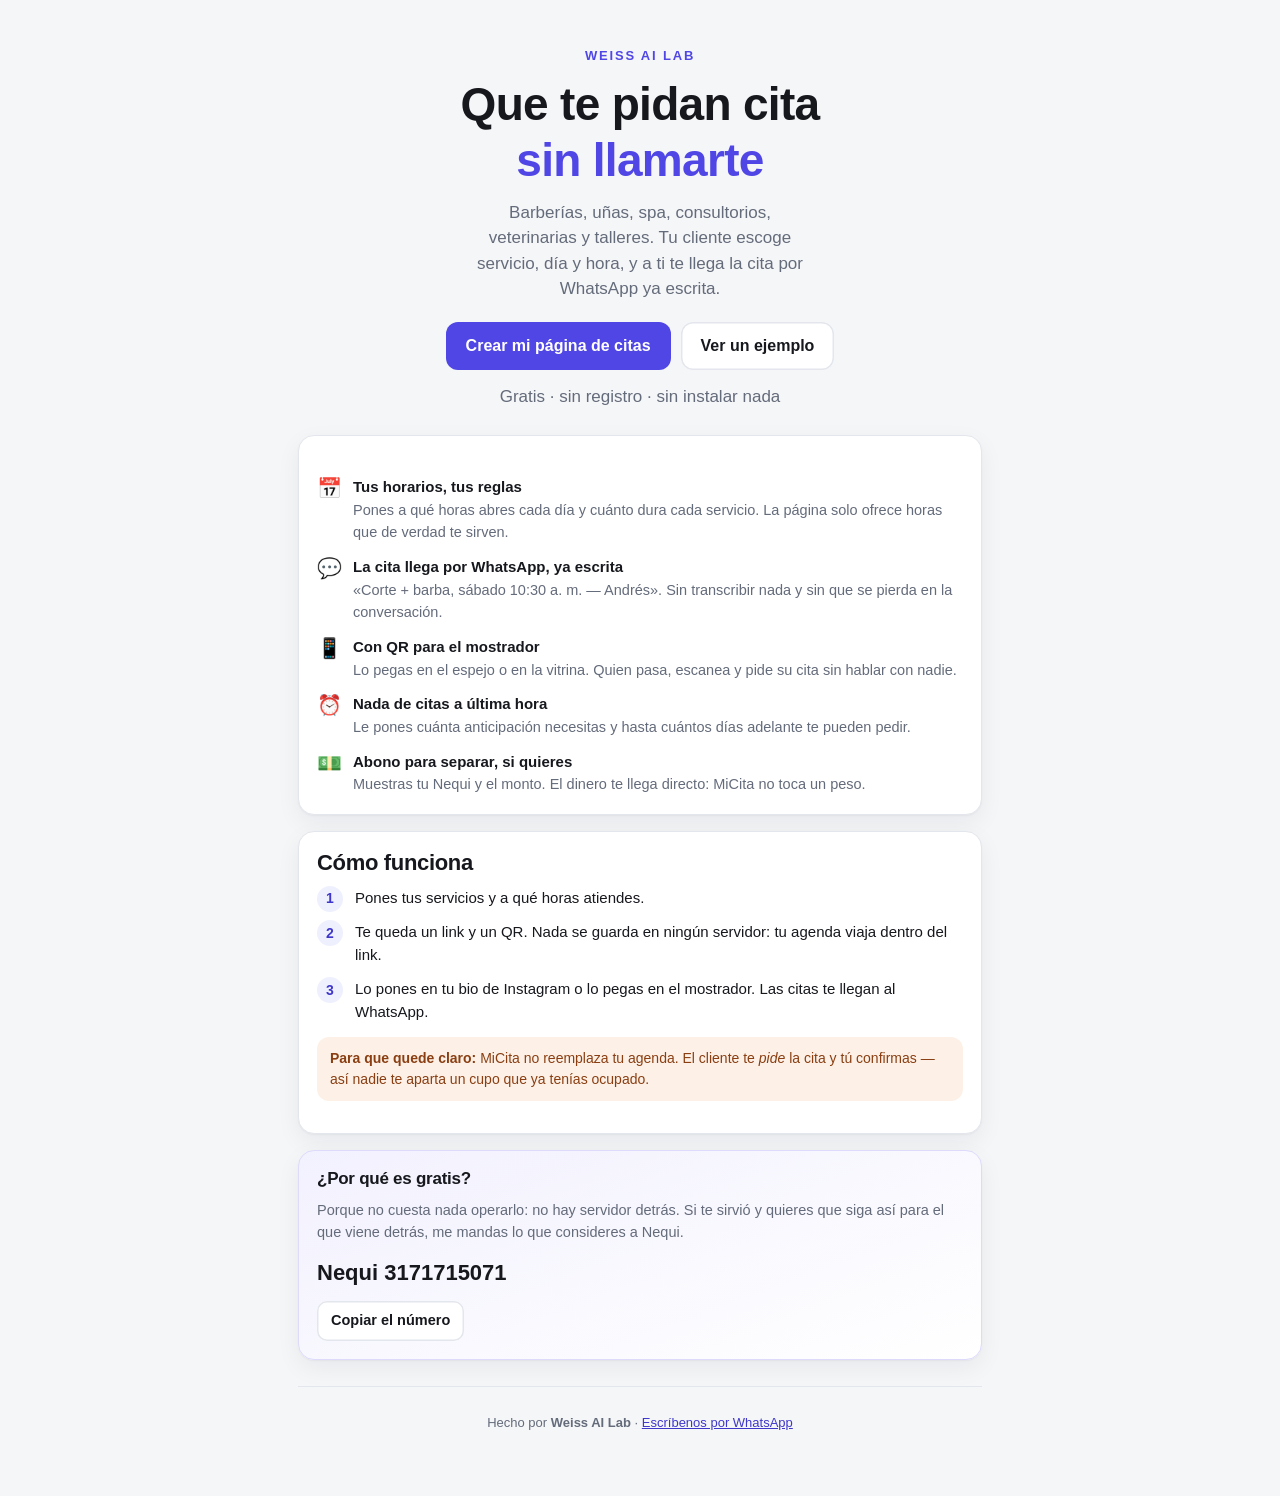
==== index.html @ 46dd82b5 "feat(micita): pagina de citas que llega por WhatsApp, con QR para el mostrador Tercer producto grati" ====
<!doctype html>
<html lang="es">
<head>
<meta charset="utf-8">
<meta name="viewport" content="width=device-width,initial-scale=1,viewport-fit=cover">
<title>MiCita — que te pidan cita sin llamarte, gratis</title>
<meta name="description" content="Arma la página de citas de tu negocio en 3 minutos. Tus clientes escogen servicio, día y hora, y a ti te llega la cita por WhatsApp ya escrita. Con QR para pegar en el mostrador. Gratis, sin registro.">
<meta name="theme-color" content="#4F46E5">
<!-- La agenda va en el fragmento (#), que nunca llega al servidor: la vista
     previa al compartir es siempre la misma. La escribimos para el caso real,
     que es un cliente recibiendo el link o escaneando el QR del mostrador. -->
<meta property="og:title" content="Pide tu cita aquí 📅">
<meta property="og:description" content="Escoge servicio, día y hora. Te toma 20 segundos y no tienes que llamar.">
<meta property="og:type" content="website">
<meta property="og:url" content="https://micita.weissailab.com/">
<meta property="og:image" content="https://micita.weissailab.com/og.png">
<meta property="og:image:width" content="1200">
<meta property="og:image:height" content="630">
<meta name="twitter:card" content="summary_large_image">
<link rel="icon" href="data:image/svg+xml,<svg xmlns='http://www.w3.org/2000/svg' viewBox='0 0 100 100'><text y='.9em' font-size='90'>📅</text></svg>">
<!-- Pages sirve con max-age=600: la versión evita que alguien que ya entró
     siga corriendo el código viejo. Súbela al cambiar app.js o app.css. -->
<link rel="stylesheet" href="app.css?v=1">
</head>
<body>
<div id="app"></div>
<script src="vendor/lz-string.min.js"></script>
<script src="vendor/qrcode.js"></script>
<script src="app.js?v=1"></script>
</body>
</html>
---- app.css ----
/* MiCita — página de citas para negocios pequeños. Weiss AI Lab.
   Dos mundos en una sola hoja:
   1) el laboratorio (landing + editor), sobrio y de sistema;
   2) la página del negocio (.neg), que es la que abre el cliente en el celular
      después de escanear el QR del mostrador.
   Los temas solo cambian el acento dentro de .neg. */

:root {
  --bg: #F5F6F8;
  --papel: #FFFFFF;
  --tinta: #16181D;
  --suave: #646B7A;
  --linea: #E3E6EC;
  --marca: #4F46E5;
  --marca-osc: #3F37C9;
  --ok: #0E9F6E;
  --alerta: #C2410C;
  --r: 16px;
  --sombra: 0 1px 2px rgba(16, 20, 30, .04), 0 8px 24px rgba(16, 20, 30, .06);
  --sans: -apple-system, BlinkMacSystemFont, "Segoe UI", Roboto, "Helvetica Neue", Arial, sans-serif;
}

* { box-sizing: border-box; }

html, body {
  margin: 0;
  padding: 0;
  background: var(--bg);
  color: var(--tinta);
  font-family: var(--sans);
  font-size: 16px;
  line-height: 1.5;
  -webkit-text-size-adjust: 100%;
  overflow-wrap: break-word;
}

img { max-width: 100%; display: block; }
button, input, select, textarea { font: inherit; color: inherit; }
a { color: var(--marca-osc); }

.wrap { max-width: 720px; margin: 0 auto; padding: 20px 18px 64px; }
.wrap.ancho { max-width: 1000px; }

h1, h2, h3 { line-height: 1.22; margin: 0 0 10px; font-weight: 700; letter-spacing: -.015em; }
h1 { font-size: 31px; }
h2 { font-size: 22px; }
h3 { font-size: 17px; }
p { margin: 0 0 12px; }
.cs { color: var(--suave); font-size: 14.5px; }
.centro { text-align: center; }

/* ---------------- botones ---------------- */

.btn {
  display: inline-flex;
  align-items: center;
  justify-content: center;
  gap: 8px;
  min-height: 48px;
  padding: 0 20px;
  border: 0;
  border-radius: 12px;
  background: var(--marca);
  color: #fff;
  font-size: 16px;
  font-weight: 600;
  text-decoration: none;
  cursor: pointer;
  transition: transform .12s ease, filter .12s ease;
  -webkit-tap-highlight-color: transparent;
}
.btn:active { transform: scale(.98); }
.btn:hover { filter: brightness(1.08); }
.btn.ghost { background: #fff; color: var(--tinta); box-shadow: inset 0 0 0 1.5px var(--linea); }
.btn.plano { background: var(--tinta); }
.btn.wa { background: #1FA855; }
.btn.chico { min-height: 40px; padding: 0 14px; font-size: 14.5px; border-radius: 10px; }
.btn.ancho { width: 100%; }
.btn[disabled] { opacity: .4; pointer-events: none; }
.btns { display: flex; flex-wrap: wrap; gap: 10px; }

/* ---------------- tarjetas y campos ---------------- */

.card {
  background: var(--papel);
  border: 1px solid var(--linea);
  border-radius: var(--r);
  padding: 18px;
  margin: 0 0 16px;
  box-shadow: var(--sombra);
}

.campo { margin: 0 0 14px; }
.campo label { display: block; font-size: 14px; font-weight: 600; margin: 0 0 6px; }
.campo .pista { display: block; font-weight: 400; color: var(--suave); font-size: 13px; margin-top: 2px; }
.campo input, .campo textarea, .campo select {
  width: 100%;
  min-height: 48px;
  padding: 11px 13px;
  border: 1.5px solid var(--linea);
  border-radius: 11px;
  background: #fff;
  outline: 0;
}
.campo textarea { min-height: 80px; resize: vertical; line-height: 1.45; }
.campo input:focus, .campo textarea:focus, .campo select:focus { border-color: var(--marca); }
.fila { display: flex; gap: 10px; }
.fila > * { flex: 1; min-width: 0; }

.chips { display: flex; flex-wrap: wrap; gap: 8px; }
.chip {
  border: 1.5px solid var(--linea);
  background: #fff;
  border-radius: 999px;
  padding: 9px 14px;
  font-size: 14.5px;
  cursor: pointer;
  display: inline-flex;
  align-items: center;
  gap: 6px;
  -webkit-tap-highlight-color: transparent;
}
.chip[aria-pressed="true"] { border-color: var(--marca); background: #EEF0FE; font-weight: 600; }

.temas { display: flex; flex-wrap: wrap; gap: 10px; }
.tema-op {
  width: 44px; height: 44px; border-radius: 12px;
  border: 2px solid transparent; cursor: pointer; padding: 0;
  box-shadow: inset 0 0 0 1px rgba(0, 0, 0, .06);
}
.tema-op[aria-pressed="true"] { border-color: var(--tinta); }

.aviso { border-radius: 12px; padding: 11px 13px; font-size: 14px; margin: 0 0 14px; }
.aviso.ok { background: #E7F6EF; color: #0B5E42; }
.aviso.amb { background: #FDF1E7; color: #8A3E12; }

/* ---------------- landing ---------------- */

.hero { padding: 26px 0 6px; text-align: center; }
.hero .kicker { font-size: 13px; letter-spacing: .14em; text-transform: uppercase; color: var(--marca); font-weight: 700; }
.hero h1 { font-size: 38px; margin: 10px 0 12px; }
.hero h1 em { font-style: normal; color: var(--marca); }
.hero p { font-size: 17px; color: var(--suave); max-width: 36ch; margin: 0 auto 20px; }
.hero .btns { justify-content: center; }

.puntos { list-style: none; margin: 22px 0 0; padding: 0; display: grid; gap: 12px; }
.puntos li { display: flex; gap: 11px; align-items: flex-start; font-size: 15px; }
.puntos .ic { font-size: 20px; line-height: 1.2; flex: 0 0 auto; }
.puntos b { display: block; }

.pasos { counter-reset: p; list-style: none; padding: 0; margin: 0; display: grid; gap: 12px; }
.pasos li { position: relative; padding-left: 38px; font-size: 15px; }
.pasos li::before {
  counter-increment: p; content: counter(p);
  position: absolute; left: 0; top: -1px;
  width: 26px; height: 26px; border-radius: 50%;
  background: #EEF0FE; color: var(--marca-osc);
  display: grid; place-items: center; font-size: 14px; font-weight: 700;
}

.pie { text-align: center; color: var(--suave); font-size: 13px; padding: 26px 0 0; border-top: 1px solid var(--linea); margin-top: 26px; }

/* ---------------- editor ---------------- */

.barra {
  position: sticky; top: 0; z-index: 30;
  background: rgba(245, 246, 248, .93);
  backdrop-filter: blur(8px);
  border-bottom: 1px solid var(--linea);
  padding: 10px 18px;
  display: flex; align-items: center; gap: 10px;
}
.barra .marca { font-weight: 700; margin-right: auto; display: flex; align-items: center; gap: 7px; }
.barra .marca span { font-size: 19px; }

.lista { display: grid; gap: 8px; margin: 0 0 10px; }
.lista .it { display: flex; gap: 8px; align-items: center; }
.lista .it input { min-height: 44px; }
.lista .it .nom { flex: 1 1 auto; min-width: 0; }
.lista .it .min { flex: 0 0 74px; }
.lista .it .pre { flex: 0 0 96px; }
.quitar {
  flex: 0 0 auto; width: 38px; height: 38px; border-radius: 10px;
  border: 1.5px solid var(--linea); background: #fff; cursor: pointer; color: var(--suave);
}

.dia-fila { border-top: 1px solid var(--linea); padding: 10px 0; }
.dia-fila:first-child { border-top: 0; }
.dia-cab { display: flex; align-items: center; gap: 10px; }
.dia-cab .nom { font-weight: 600; flex: 1; }
.dia-cab .cerrado { color: var(--suave); font-size: 14px; }
.interruptor {
  position: relative; width: 44px; height: 26px; border-radius: 999px;
  border: 0; background: var(--linea); cursor: pointer; padding: 0; flex: 0 0 auto;
  transition: background .18s ease;
}
.interruptor::after {
  content: ''; position: absolute; top: 3px; left: 3px; width: 20px; height: 20px;
  border-radius: 50%; background: #fff; transition: transform .18s ease;
  box-shadow: 0 1px 3px rgba(0, 0, 0, .25);
}
.interruptor[aria-pressed="true"] { background: var(--marca); }
.interruptor[aria-pressed="true"]::after { transform: translateX(18px); }
.turnos { display: grid; gap: 8px; margin: 10px 0 0; padding-left: 54px; }
.turno { display: flex; gap: 8px; align-items: center; }
.turno input { min-height: 42px; flex: 1; min-width: 0; }
.turno .a { color: var(--suave); font-size: 14px; flex: 0 0 auto; }

.marco {
  border: 10px solid #16181D;
  border-radius: 34px;
  overflow: hidden;
  background: #000;
  max-width: 360px;
  margin: 0 auto;
  box-shadow: 0 18px 44px rgba(0, 0, 0, .22);
}
.marco .pantalla { height: 620px; overflow-y: auto; overflow-x: hidden; background: #fff; position: relative; }

.linkbox {
  display: block; width: 100%; font-family: ui-monospace, SFMono-Regular, Menlo, monospace;
  font-size: 12.5px; background: #F1F3F7; border: 1px solid var(--linea);
  border-radius: 10px; padding: 10px; word-break: break-all; max-height: 96px; overflow: auto; color: var(--suave);
}

.qr-caja { text-align: center; }
.qr-caja canvas { margin: 0 auto 12px; border: 1px solid var(--linea); border-radius: 12px; padding: 8px; background: #fff; }

.nequi { background: linear-gradient(160deg, #F2F1FE, #fff); border-color: #DDDAFB; }
.nequi .num { font-size: 22px; font-weight: 700; margin: 8px 0 12px; }

.toast {
  position: fixed; left: 50%; bottom: 22px; transform: translateX(-50%) translateY(10px);
  background: var(--tinta); color: #fff; padding: 12px 18px; border-radius: 999px;
  font-size: 14.5px; z-index: 90; opacity: 0; pointer-events: none; transition: all .22s ease;
  box-shadow: 0 8px 24px rgba(0, 0, 0, .2); max-width: 90vw; text-align: center;
}
.toast.ver { opacity: 1; transform: translateX(-50%) translateY(0); }

/* =====================================================================
   LA PÁGINA DEL NEGOCIO
   ===================================================================== */

.neg {
  --ac: #4F46E5;
  --ac-suave: #EEF0FE;
  --ac-osc: #3F37C9;
  position: relative;
  min-height: 100%;
  background: #fff;
  color: var(--tinta);
  padding-bottom: 132px; /* deja aire para la barra fija de abajo */
}

.neg[data-tema="esmeralda"] { --ac: #0E9F6E; --ac-suave: #E6F6EF; --ac-osc: #0A7C55; }
.neg[data-tema="naranja"]   { --ac: #EA580C; --ac-suave: #FDEEE4; --ac-osc: #C2410C; }
.neg[data-tema="rosa"]      { --ac: #DB2777; --ac-suave: #FCE9F1; --ac-osc: #B01A5F; }
.neg[data-tema="negro"]     { --ac: #18181B; --ac-suave: #F1F1F2; --ac-osc: #000000; }

.neg-cab {
  background: linear-gradient(165deg, var(--ac-suave), #fff);
  padding: 28px 20px 22px;
  text-align: center;
  border-bottom: 1px solid var(--linea);
}
.neg-cab .rubro { font-size: 11.5px; letter-spacing: .18em; text-transform: uppercase; color: var(--ac-osc); font-weight: 700; }
.neg-cab h1 { font-size: 27px; margin: 8px 0 4px; }
.neg-cab .fr { color: var(--suave); font-size: 15px; margin: 0 auto; max-width: 32ch; }
.neg-cab .meta { display: flex; flex-wrap: wrap; gap: 8px; justify-content: center; margin-top: 14px; }
.neg-cab .meta a, .neg-cab .meta span {
  font-size: 13.5px; color: var(--suave); text-decoration: none;
  background: #fff; border: 1px solid var(--linea); border-radius: 999px; padding: 6px 12px;
}
.neg-cab .meta a { color: var(--ac-osc); font-weight: 600; }

.paso { padding: 20px; border-bottom: 1px solid var(--linea); }
.paso .num {
  display: inline-flex; align-items: center; justify-content: center;
  width: 22px; height: 22px; border-radius: 50%;
  background: var(--ac-suave); color: var(--ac-osc);
  font-size: 12.5px; font-weight: 700; margin-right: 8px;
}
.paso .tit { display: flex; align-items: center; font-size: 16px; font-weight: 700; margin-bottom: 14px; }
.paso .tit.lista-ok .num { background: var(--ac); color: #fff; }

.op {
  display: flex; align-items: center; gap: 12px; width: 100%;
  border: 1.5px solid var(--linea); background: #fff;
  border-radius: 13px; padding: 13px 14px; margin-bottom: 8px;
  cursor: pointer; text-align: left;
  -webkit-tap-highlight-color: transparent;
  transition: border-color .12s ease, background .12s ease;
}
.op:last-child { margin-bottom: 0; }
.op[aria-pressed="true"] { border-color: var(--ac); background: var(--ac-suave); }
.op .cuerpo { flex: 1; min-width: 0; }
.op .n { font-weight: 600; }
.op .d { font-size: 13.5px; color: var(--suave); }
.op .p { font-weight: 700; color: var(--ac-osc); white-space: nowrap; }
.op .tick {
  width: 22px; height: 22px; border-radius: 50%; flex: 0 0 auto;
  border: 1.5px solid var(--linea); display: grid; place-items: center;
  color: #fff; font-size: 13px;
}
.op[aria-pressed="true"] .tick { background: var(--ac); border-color: var(--ac); }

.dias { display: flex; gap: 8px; overflow-x: auto; padding: 2px 0 8px; scrollbar-width: none; }
.dias::-webkit-scrollbar { display: none; }
.dia {
  flex: 0 0 auto; width: 68px; padding: 10px 4px; border-radius: 13px;
  border: 1.5px solid var(--linea); background: #fff; cursor: pointer; text-align: center;
  -webkit-tap-highlight-color: transparent;
}
.dia[aria-pressed="true"] { border-color: var(--ac); background: var(--ac); color: #fff; }
.dia .sem { font-size: 11.5px; text-transform: uppercase; letter-spacing: .06em; opacity: .75; }
.dia .num { font-size: 21px; font-weight: 700; line-height: 1.15; }
.dia .mes { font-size: 11.5px; opacity: .75; }

.horas { display: grid; grid-template-columns: repeat(auto-fill, minmax(84px, 1fr)); gap: 8px; }
.hora {
  padding: 12px 4px; border-radius: 11px; border: 1.5px solid var(--linea);
  background: #fff; cursor: pointer; font-size: 14.5px; font-weight: 600;
  font-variant-numeric: tabular-nums;
  -webkit-tap-highlight-color: transparent;
}
.hora[aria-pressed="true"] { border-color: var(--ac); background: var(--ac); color: #fff; }

.vacio { color: var(--suave); font-size: 14.5px; background: #F7F8FA; border-radius: 12px; padding: 14px; }

.abono { background: var(--ac-suave); border-radius: 13px; padding: 14px; }
.abono .m { font-size: 20px; font-weight: 700; color: var(--ac-osc); }

.nota-neg { font-size: 14.5px; color: var(--suave); white-space: pre-line; }

.barra-fin {
  position: fixed; left: 0; right: 0; bottom: 0; z-index: 40;
  background: rgba(255, 255, 255, .96);
  backdrop-filter: blur(10px);
  border-top: 1px solid var(--linea);
  padding: 12px 16px calc(12px + env(safe-area-inset-bottom));
  box-shadow: 0 -6px 24px rgba(16, 20, 30, .08);
}
.barra-fin .resumen { font-size: 13.5px; color: var(--suave); margin-bottom: 8px; text-align: center; min-height: 20px; }
.barra-fin .resumen b { color: var(--tinta); }
.barra-fin .btn { width: 100%; background: var(--ac); }

/* Dentro del marco del editor la barra no puede ser fija a la ventana. */
.previa-envoltorio .barra-fin { position: sticky; bottom: 0; }

.hecho { padding: 20px; text-align: center; }
.hecho .ok { font-size: 34px; }
.hecho h3 { margin: 6px 0 6px; }

.creditos-neg { text-align: center; padding: 20px; font-size: 12.5px; color: var(--suave); }
.creditos-neg a { color: var(--ac-osc); text-decoration: none; font-weight: 600; }

@media (min-width: 760px) {
  .col2 { display: grid; grid-template-columns: 1fr 380px; gap: 26px; align-items: start; }
  .col2 .lado { position: sticky; top: 74px; }
  .hero h1 { font-size: 46px; }
}
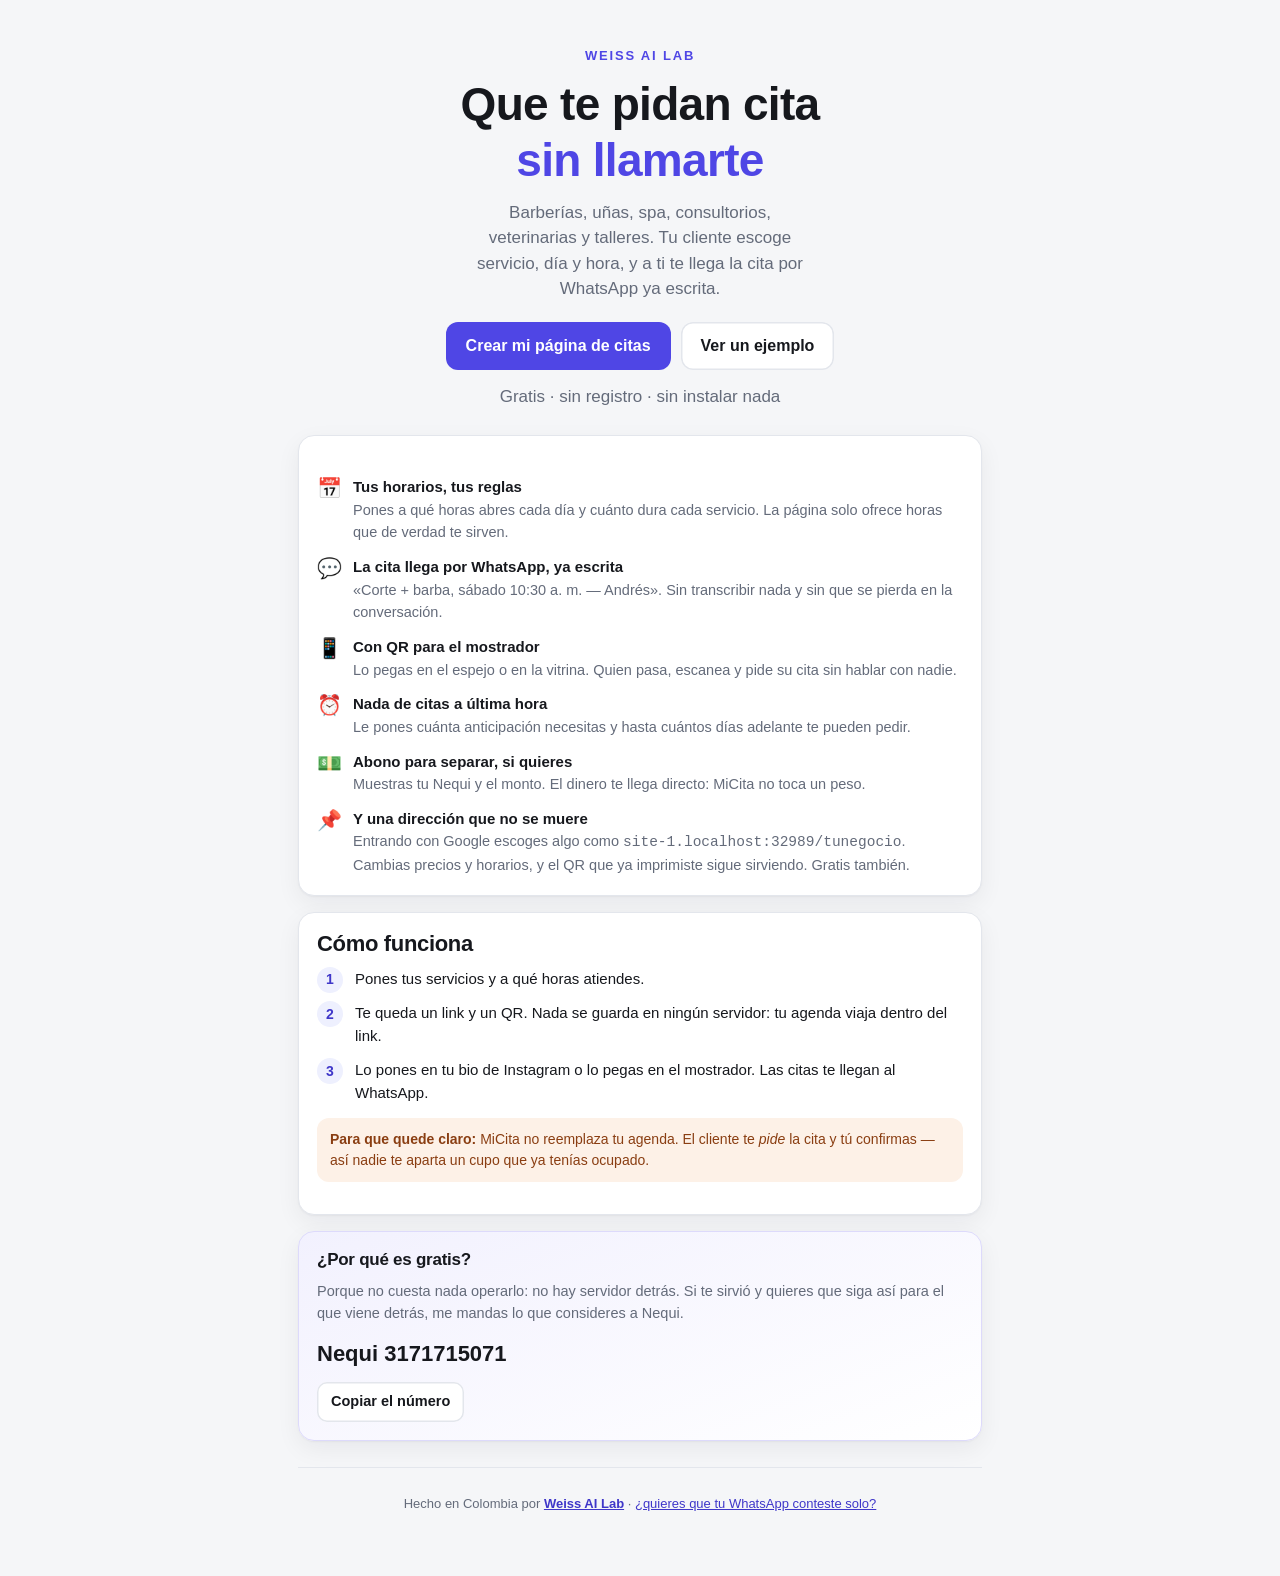
==== commit d8f137d0: "feat(micita): direccion fija con Google, para que el QR impreso no se muera Hasta ahora la agenda so" ====
--- a/index.html
+++ b/index.html
@@ -20,12 +20,12 @@
 <link rel="icon" href="data:image/svg+xml,<svg xmlns='http://www.w3.org/2000/svg' viewBox='0 0 100 100'><text y='.9em' font-size='90'>📅</text></svg>">
 <!-- Pages sirve con max-age=600: la versión evita que alguien que ya entró
      siga corriendo el código viejo. Súbela al cambiar app.js o app.css. -->
-<link rel="stylesheet" href="app.css?v=1">
+<link rel="stylesheet" href="app.css?v=2">
 </head>
 <body>
 <div id="app"></div>
 <script src="vendor/lz-string.min.js"></script>
 <script src="vendor/qrcode.js"></script>
-<script src="app.js?v=1"></script>
+<script src="app.js?v=2"></script>
 </body>
 </html>
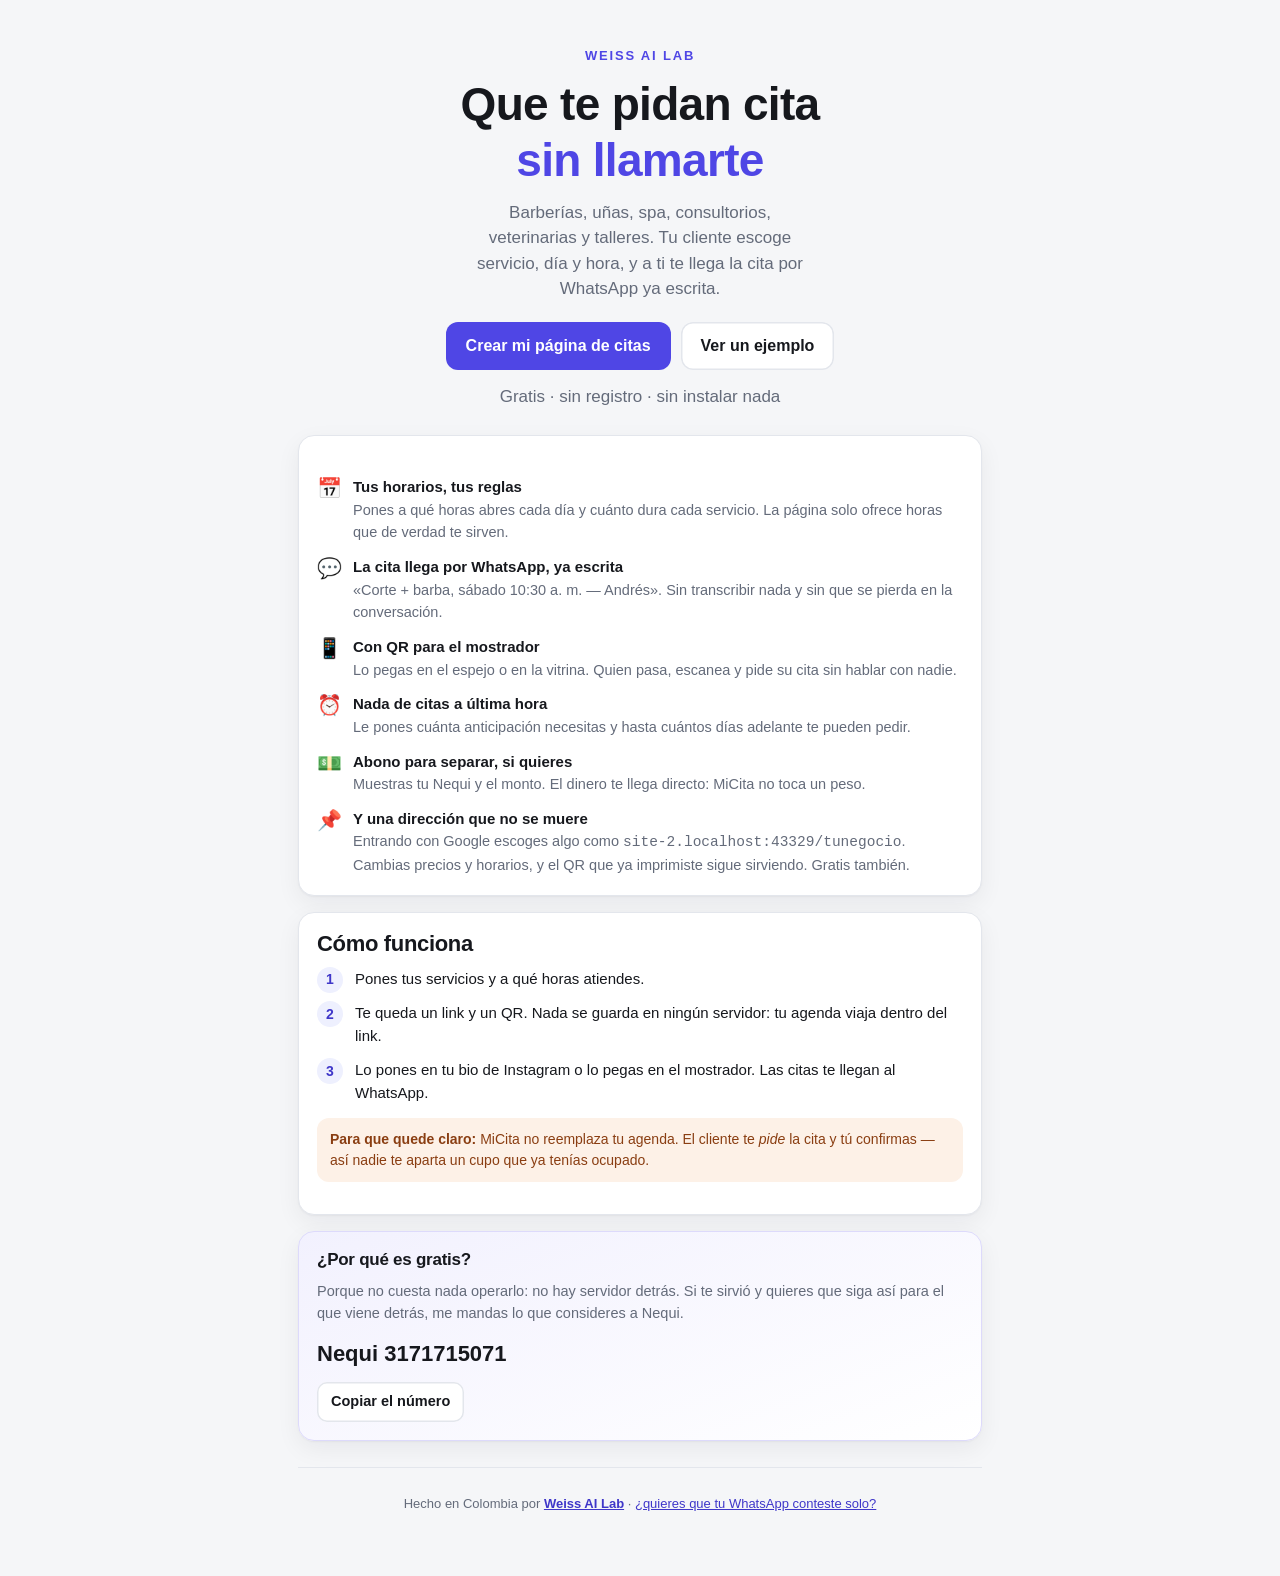
==== commit 98ce85ad: "fix(micita): el credito de una direccion fija llevaba al mismo negocio BASE se calculaba con locatio" ====
--- a/index.html
+++ b/index.html
@@ -20,12 +20,12 @@
 <link rel="icon" href="data:image/svg+xml,<svg xmlns='http://www.w3.org/2000/svg' viewBox='0 0 100 100'><text y='.9em' font-size='90'>📅</text></svg>">
 <!-- Pages sirve con max-age=600: la versión evita que alguien que ya entró
      siga corriendo el código viejo. Súbela al cambiar app.js o app.css. -->
-<link rel="stylesheet" href="app.css?v=2">
+<link rel="stylesheet" href="app.css?v=3">
 </head>
 <body>
 <div id="app"></div>
 <script src="vendor/lz-string.min.js"></script>
 <script src="vendor/qrcode.js"></script>
-<script src="app.js?v=2"></script>
+<script src="app.js?v=3"></script>
 </body>
 </html>
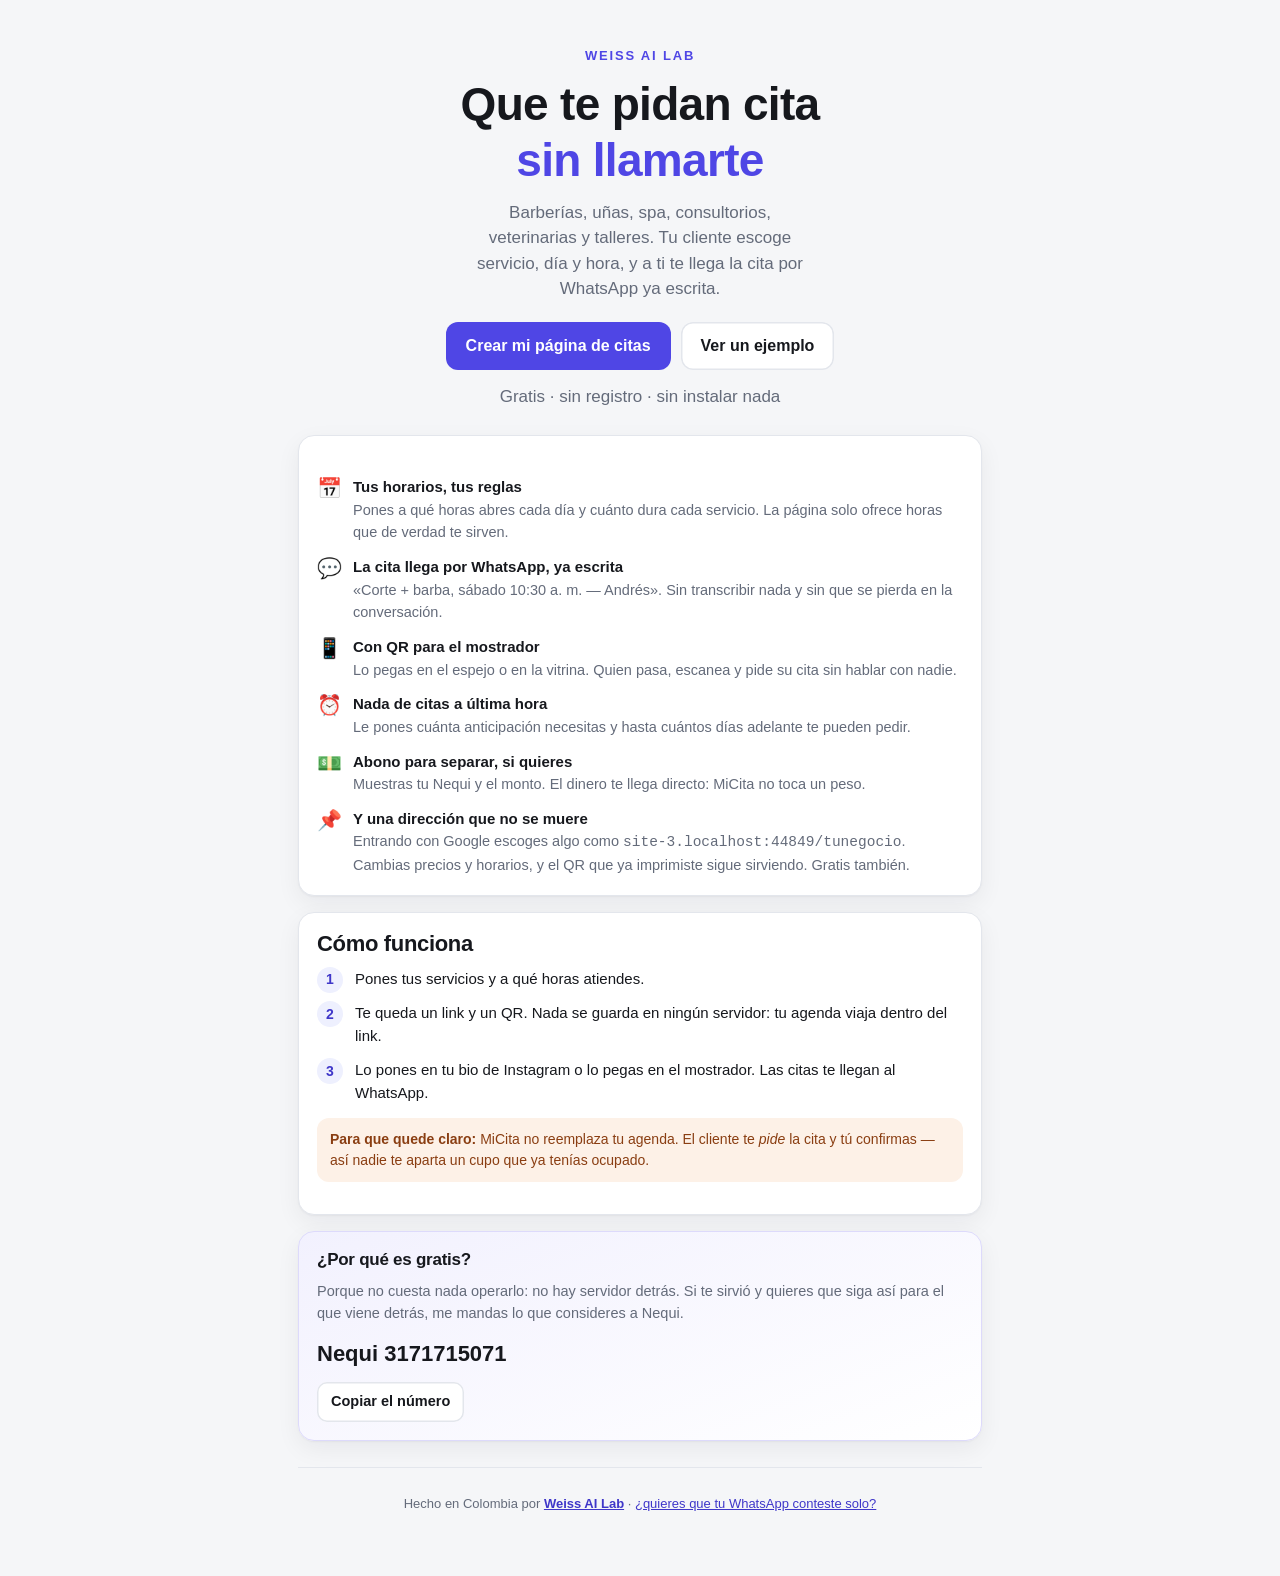
==== commit be9ed778: "fix(micita): el contador de citas pedidas nunca llegaba sendBeacon manda siempre con credenciales in" ====
--- a/index.html
+++ b/index.html
@@ -20,12 +20,12 @@
 <link rel="icon" href="data:image/svg+xml,<svg xmlns='http://www.w3.org/2000/svg' viewBox='0 0 100 100'><text y='.9em' font-size='90'>📅</text></svg>">
 <!-- Pages sirve con max-age=600: la versión evita que alguien que ya entró
      siga corriendo el código viejo. Súbela al cambiar app.js o app.css. -->
-<link rel="stylesheet" href="app.css?v=3">
+<link rel="stylesheet" href="app.css?v=4">
 </head>
 <body>
 <div id="app"></div>
 <script src="vendor/lz-string.min.js"></script>
 <script src="vendor/qrcode.js"></script>
-<script src="app.js?v=3"></script>
+<script src="app.js?v=4"></script>
 </body>
 </html>
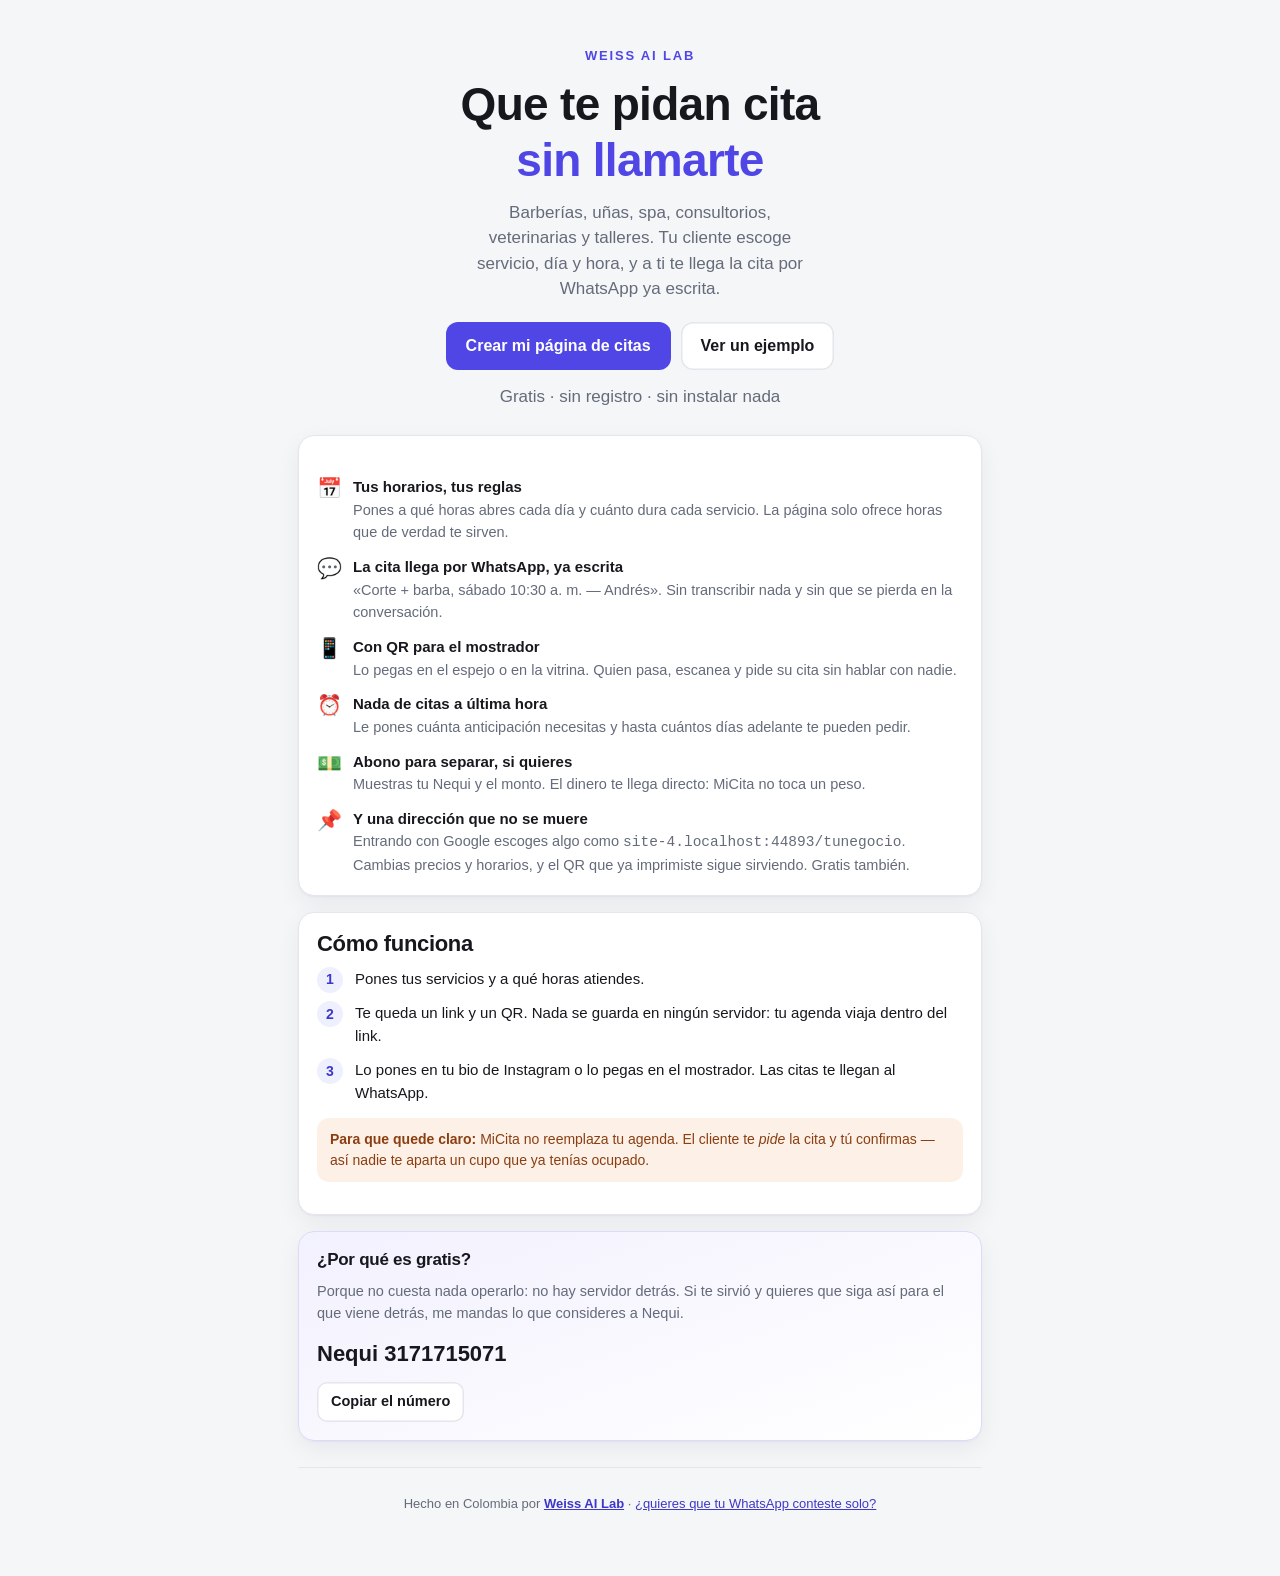
==== commit e2bc3823: "refactor(micita): el chasis compartido se va al core del laboratorio La otra mitad del mismo cambio " ====
--- a/index.html
+++ b/index.html
@@ -19,13 +19,18 @@
 <meta name="twitter:card" content="summary_large_image">
 <link rel="icon" href="data:image/svg+xml,<svg xmlns='http://www.w3.org/2000/svg' viewBox='0 0 100 100'><text y='.9em' font-size='90'>📅</text></svg>">
 <!-- Pages sirve con max-age=600: la versión evita que alguien que ya entró
-     siga corriendo el código viejo. Súbela al cambiar app.js o app.css. -->
-<link rel="stylesheet" href="app.css?v=4">
+     siga corriendo el código viejo. La sube sola el sincronizador del core
+     (Activos/weiss-core/sincronizar.mjs en el repo del Lab); si tocas app.js
+     o app.css a mano, súbela tú. Todas suben al mismo número a la vez para
+     que nunca quede un core viejo con un app nuevo. -->
+<link rel="stylesheet" href="core/core.css?v=5">
+<link rel="stylesheet" href="app.css?v=5">
 </head>
 <body>
 <div id="app"></div>
 <script src="vendor/lz-string.min.js"></script>
 <script src="vendor/qrcode.js"></script>
-<script src="app.js?v=4"></script>
+<script src="core/core.js?v=5"></script>
+<script src="app.js?v=5"></script>
 </body>
 </html>
--- a/core/core.css
+++ b/core/core.css
@@ -0,0 +1,143 @@
+/* Weiss Core — el chasís de los productos libres.
+   MiCarta, MiCita, Invita y lo que venga después.
+
+   Estas 40 reglas eran byte-idénticas en MiCita y en Invita. Se sacaron de ahí
+   sin tocar una declaración, y por eso mover el archivo NO cambia cómo se ve
+   nada: se carga ANTES que app.css, así que cualquier regla del producto sigue
+   ganando por orden, igual que antes.
+
+   NO define colores. Consume estas variables, que cada producto define en su
+   :root y son las que le dan su cara propia:
+
+     --bg
+     --linea
+     --marca
+     --marca-osc
+     --papel
+     --r
+     --sans
+     --sombra
+     --suave
+     --tinta
+
+   Lo que se quedó afuera a propósito:
+   - :root, .btn, .chip, .barra, .hero h1, .nequi, .linkbox, .marco, h1, h2 —
+     mismo selector y distinto cuerpo en cada app. Son el tema, no el chasís.
+   - .col2 y .col2 .lado — son idénticas, pero viven dentro de un @media y
+     sacarlas exigiría mover el @media entero. No vale la pena todavía.
+
+   La copia a cada repo la hace Activos/weiss-core/sincronizar.mjs. No se edita
+   la copia: se edita este archivo. */
+
+* { box-sizing: border-box; }
+
+html, body {
+  margin: 0;
+  padding: 0;
+  background: var(--bg);
+  color: var(--tinta);
+  font-family: var(--sans);
+  font-size: 16px;
+  line-height: 1.5;
+  -webkit-text-size-adjust: 100%;
+  overflow-wrap: break-word;
+}
+
+img { max-width: 100%; display: block; }
+
+button, input, select, textarea { font: inherit; color: inherit; }
+
+a { color: var(--marca-osc); }
+
+.wrap { max-width: 720px; margin: 0 auto; padding: 20px 18px 64px; }
+
+h3 { font-size: 17px; }
+
+p { margin: 0 0 12px; }
+
+.cs { color: var(--suave); font-size: 14.5px; }
+
+.centro { text-align: center; }
+
+.btn.plano { background: var(--tinta); }
+
+.btn.wa { background: #1FA855; }
+
+.btn.ancho { width: 100%; }
+
+.btns { display: flex; flex-wrap: wrap; gap: 10px; }
+
+.card {
+  background: var(--papel);
+  border: 1px solid var(--linea);
+  border-radius: var(--r);
+  padding: 18px;
+  margin: 0 0 16px;
+  box-shadow: var(--sombra);
+}
+
+.campo { margin: 0 0 14px; }
+
+.campo label { display: block; font-size: 14px; font-weight: 600; margin: 0 0 6px; }
+
+.campo .pista { display: block; font-weight: 400; color: var(--suave); font-size: 13px; margin-top: 2px; }
+
+.campo input, .campo textarea, .campo select {
+  width: 100%;
+  min-height: 48px;
+  padding: 11px 13px;
+  border: 1.5px solid var(--linea);
+  border-radius: 11px;
+  background: #fff;
+  outline: 0;
+}
+
+.campo input:focus, .campo textarea:focus, .campo select:focus { border-color: var(--marca); }
+
+.fila { display: flex; gap: 10px; }
+
+.fila > * { flex: 1; min-width: 0; }
+
+.chips { display: flex; flex-wrap: wrap; gap: 8px; }
+
+.aviso { border-radius: 12px; padding: 11px 13px; font-size: 14px; margin: 0 0 14px; }
+
+.hero { padding: 26px 0 6px; text-align: center; }
+
+.hero .kicker { font-size: 13px; letter-spacing: .14em; text-transform: uppercase; color: var(--marca); font-weight: 700; }
+
+.hero .btns { justify-content: center; }
+
+.puntos { list-style: none; margin: 22px 0 0; padding: 0; display: grid; gap: 12px; }
+
+.puntos li { display: flex; gap: 11px; align-items: flex-start; font-size: 15px; }
+
+.puntos .ic { font-size: 20px; line-height: 1.2; flex: 0 0 auto; }
+
+.puntos b { display: block; }
+
+.pasos { counter-reset: p; list-style: none; padding: 0; margin: 0; display: grid; gap: 12px; }
+
+.pasos li { position: relative; padding-left: 38px; font-size: 15px; }
+
+.pie { text-align: center; color: var(--suave); font-size: 13px; padding: 26px 0 0; border-top: 1px solid var(--linea); margin-top: 26px; }
+
+.barra .marca { font-weight: 700; margin-right: auto; display: flex; align-items: center; gap: 7px; }
+
+.barra .marca span { font-size: 19px; }
+
+.quitar {
+  flex: 0 0 auto; width: 38px; height: 38px; border-radius: 10px;
+  border: 1.5px solid var(--linea); background: #fff; cursor: pointer; color: var(--suave);
+}
+
+.marco .pantalla { height: 620px; overflow-y: auto; overflow-x: hidden; background: #fff; position: relative; }
+
+.toast {
+  position: fixed; left: 50%; bottom: 22px; transform: translateX(-50%) translateY(10px);
+  background: var(--tinta); color: #fff; padding: 12px 18px; border-radius: 999px;
+  font-size: 14.5px; z-index: 90; opacity: 0; pointer-events: none; transition: all .22s ease;
+  box-shadow: 0 8px 24px rgba(0, 0, 0, .2); max-width: 90vw; text-align: center;
+}
+
+.toast.ver { opacity: 1; transform: translateX(-50%) translateY(0); }
--- a/app.css
+++ b/app.css
@@ -3,7 +3,13 @@
    1) el laboratorio (landing + editor), sobrio y de sistema;
    2) la página del negocio (.neg), que es la que abre el cliente en el celular
       después de escanear el QR del mostrador.
-   Los temas solo cambian el acento dentro de .neg. */
+   Los temas solo cambian el acento dentro de .neg.
+
+   El chasís compartido (reset, .wrap, .card, .campo, .toast, .pie...) NO está
+   aquí: vive en core/core.css, que se carga antes. Aquí queda lo que le da
+   cara propia a MiCita — el :root con los colores, .btn, .chip, y todo el
+   mundo de la página del negocio. Si algo de core.css estorba, se pisa desde
+   aquí: este archivo carga después y gana. */
 
 :root {
   --bg: #F5F6F8;
@@ -20,34 +26,11 @@
   --sans: -apple-system, BlinkMacSystemFont, "Segoe UI", Roboto, "Helvetica Neue", Arial, sans-serif;
 }
 
-* { box-sizing: border-box; }
-
-html, body {
-  margin: 0;
-  padding: 0;
-  background: var(--bg);
-  color: var(--tinta);
-  font-family: var(--sans);
-  font-size: 16px;
-  line-height: 1.5;
-  -webkit-text-size-adjust: 100%;
-  overflow-wrap: break-word;
-}
-
-img { max-width: 100%; display: block; }
-button, input, select, textarea { font: inherit; color: inherit; }
-a { color: var(--marca-osc); }
-
-.wrap { max-width: 720px; margin: 0 auto; padding: 20px 18px 64px; }
 .wrap.ancho { max-width: 1000px; }
 
 h1, h2, h3 { line-height: 1.22; margin: 0 0 10px; font-weight: 700; letter-spacing: -.015em; }
 h1 { font-size: 31px; }
 h2 { font-size: 22px; }
-h3 { font-size: 17px; }
-p { margin: 0 0 12px; }
-.cs { color: var(--suave); font-size: 14.5px; }
-.centro { text-align: center; }
 
 /* ---------------- botones ---------------- */
 
@@ -72,42 +55,15 @@
 .btn:active { transform: scale(.98); }
 .btn:hover { filter: brightness(1.08); }
 .btn.ghost { background: #fff; color: var(--tinta); box-shadow: inset 0 0 0 1.5px var(--linea); }
-.btn.plano { background: var(--tinta); }
-.btn.wa { background: #1FA855; }
+
 .btn.chico { min-height: 40px; padding: 0 14px; font-size: 14.5px; border-radius: 10px; }
-.btn.ancho { width: 100%; }
+
 .btn[disabled] { opacity: .4; pointer-events: none; }
-.btns { display: flex; flex-wrap: wrap; gap: 10px; }
 
 /* ---------------- tarjetas y campos ---------------- */
 
-.card {
-  background: var(--papel);
-  border: 1px solid var(--linea);
-  border-radius: var(--r);
-  padding: 18px;
-  margin: 0 0 16px;
-  box-shadow: var(--sombra);
-}
-
-.campo { margin: 0 0 14px; }
-.campo label { display: block; font-size: 14px; font-weight: 600; margin: 0 0 6px; }
-.campo .pista { display: block; font-weight: 400; color: var(--suave); font-size: 13px; margin-top: 2px; }
-.campo input, .campo textarea, .campo select {
-  width: 100%;
-  min-height: 48px;
-  padding: 11px 13px;
-  border: 1.5px solid var(--linea);
-  border-radius: 11px;
-  background: #fff;
-  outline: 0;
-}
 .campo textarea { min-height: 80px; resize: vertical; line-height: 1.45; }
-.campo input:focus, .campo textarea:focus, .campo select:focus { border-color: var(--marca); }
-.fila { display: flex; gap: 10px; }
-.fila > * { flex: 1; min-width: 0; }
-
-.chips { display: flex; flex-wrap: wrap; gap: 8px; }
+
 .chip {
   border: 1.5px solid var(--linea);
   background: #fff;
@@ -130,26 +86,15 @@
 }
 .tema-op[aria-pressed="true"] { border-color: var(--tinta); }
 
-.aviso { border-radius: 12px; padding: 11px 13px; font-size: 14px; margin: 0 0 14px; }
 .aviso.ok { background: #E7F6EF; color: #0B5E42; }
 .aviso.amb { background: #FDF1E7; color: #8A3E12; }
 
 /* ---------------- landing ---------------- */
 
-.hero { padding: 26px 0 6px; text-align: center; }
-.hero .kicker { font-size: 13px; letter-spacing: .14em; text-transform: uppercase; color: var(--marca); font-weight: 700; }
 .hero h1 { font-size: 38px; margin: 10px 0 12px; }
 .hero h1 em { font-style: normal; color: var(--marca); }
 .hero p { font-size: 17px; color: var(--suave); max-width: 36ch; margin: 0 auto 20px; }
-.hero .btns { justify-content: center; }
-
-.puntos { list-style: none; margin: 22px 0 0; padding: 0; display: grid; gap: 12px; }
-.puntos li { display: flex; gap: 11px; align-items: flex-start; font-size: 15px; }
-.puntos .ic { font-size: 20px; line-height: 1.2; flex: 0 0 auto; }
-.puntos b { display: block; }
-
-.pasos { counter-reset: p; list-style: none; padding: 0; margin: 0; display: grid; gap: 12px; }
-.pasos li { position: relative; padding-left: 38px; font-size: 15px; }
+
 .pasos li::before {
   counter-increment: p; content: counter(p);
   position: absolute; left: 0; top: -1px;
@@ -157,8 +102,6 @@
   background: #EEF0FE; color: var(--marca-osc);
   display: grid; place-items: center; font-size: 14px; font-weight: 700;
 }
-
-.pie { text-align: center; color: var(--suave); font-size: 13px; padding: 26px 0 0; border-top: 1px solid var(--linea); margin-top: 26px; }
 
 /* ---------------- editor ---------------- */
 
@@ -170,8 +113,6 @@
   padding: 10px 18px;
   display: flex; align-items: center; gap: 10px;
 }
-.barra .marca { font-weight: 700; margin-right: auto; display: flex; align-items: center; gap: 7px; }
-.barra .marca span { font-size: 19px; }
 
 .lista { display: grid; gap: 8px; margin: 0 0 10px; }
 .lista .it { display: flex; gap: 8px; align-items: center; }
@@ -179,10 +120,6 @@
 .lista .it .nom { flex: 1 1 auto; min-width: 0; }
 .lista .it .min { flex: 0 0 74px; }
 .lista .it .pre { flex: 0 0 96px; }
-.quitar {
-  flex: 0 0 auto; width: 38px; height: 38px; border-radius: 10px;
-  border: 1.5px solid var(--linea); background: #fff; cursor: pointer; color: var(--suave);
-}
 
 .dia-fila { border-top: 1px solid var(--linea); padding: 10px 0; }
 .dia-fila:first-child { border-top: 0; }
@@ -215,7 +152,6 @@
   margin: 0 auto;
   box-shadow: 0 18px 44px rgba(0, 0, 0, .22);
 }
-.marco .pantalla { height: 620px; overflow-y: auto; overflow-x: hidden; background: #fff; position: relative; }
 
 .linkbox {
   display: block; width: 100%; font-family: ui-monospace, SFMono-Regular, Menlo, monospace;
@@ -228,14 +164,6 @@
 
 .nequi { background: linear-gradient(160deg, #F2F1FE, #fff); border-color: #DDDAFB; }
 .nequi .num { font-size: 22px; font-weight: 700; margin: 8px 0 12px; }
-
-.toast {
-  position: fixed; left: 50%; bottom: 22px; transform: translateX(-50%) translateY(10px);
-  background: var(--tinta); color: #fff; padding: 12px 18px; border-radius: 999px;
-  font-size: 14.5px; z-index: 90; opacity: 0; pointer-events: none; transition: all .22s ease;
-  box-shadow: 0 8px 24px rgba(0, 0, 0, .2); max-width: 90vw; text-align: center;
-}
-.toast.ver { opacity: 1; transform: translateX(-50%) translateY(0); }
 
 /* =====================================================================
    LA PÁGINA DEL NEGOCIO
